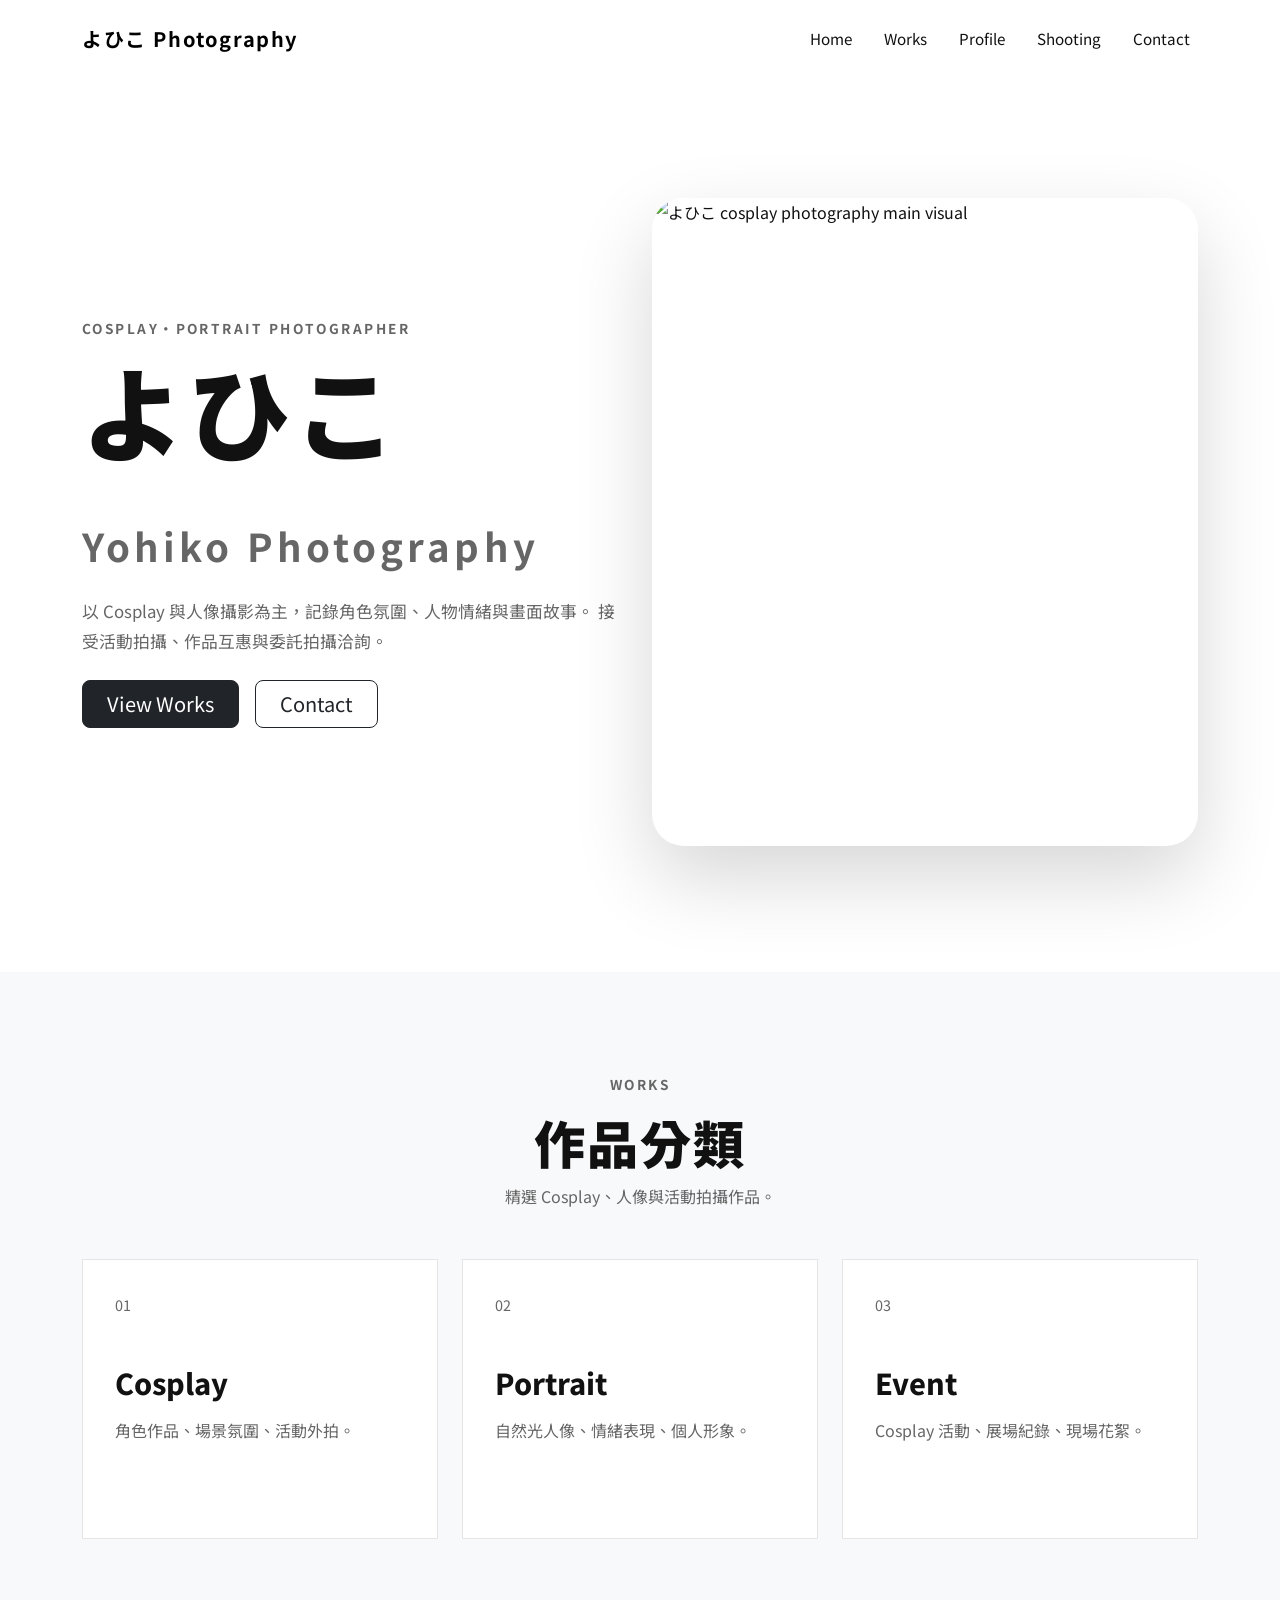
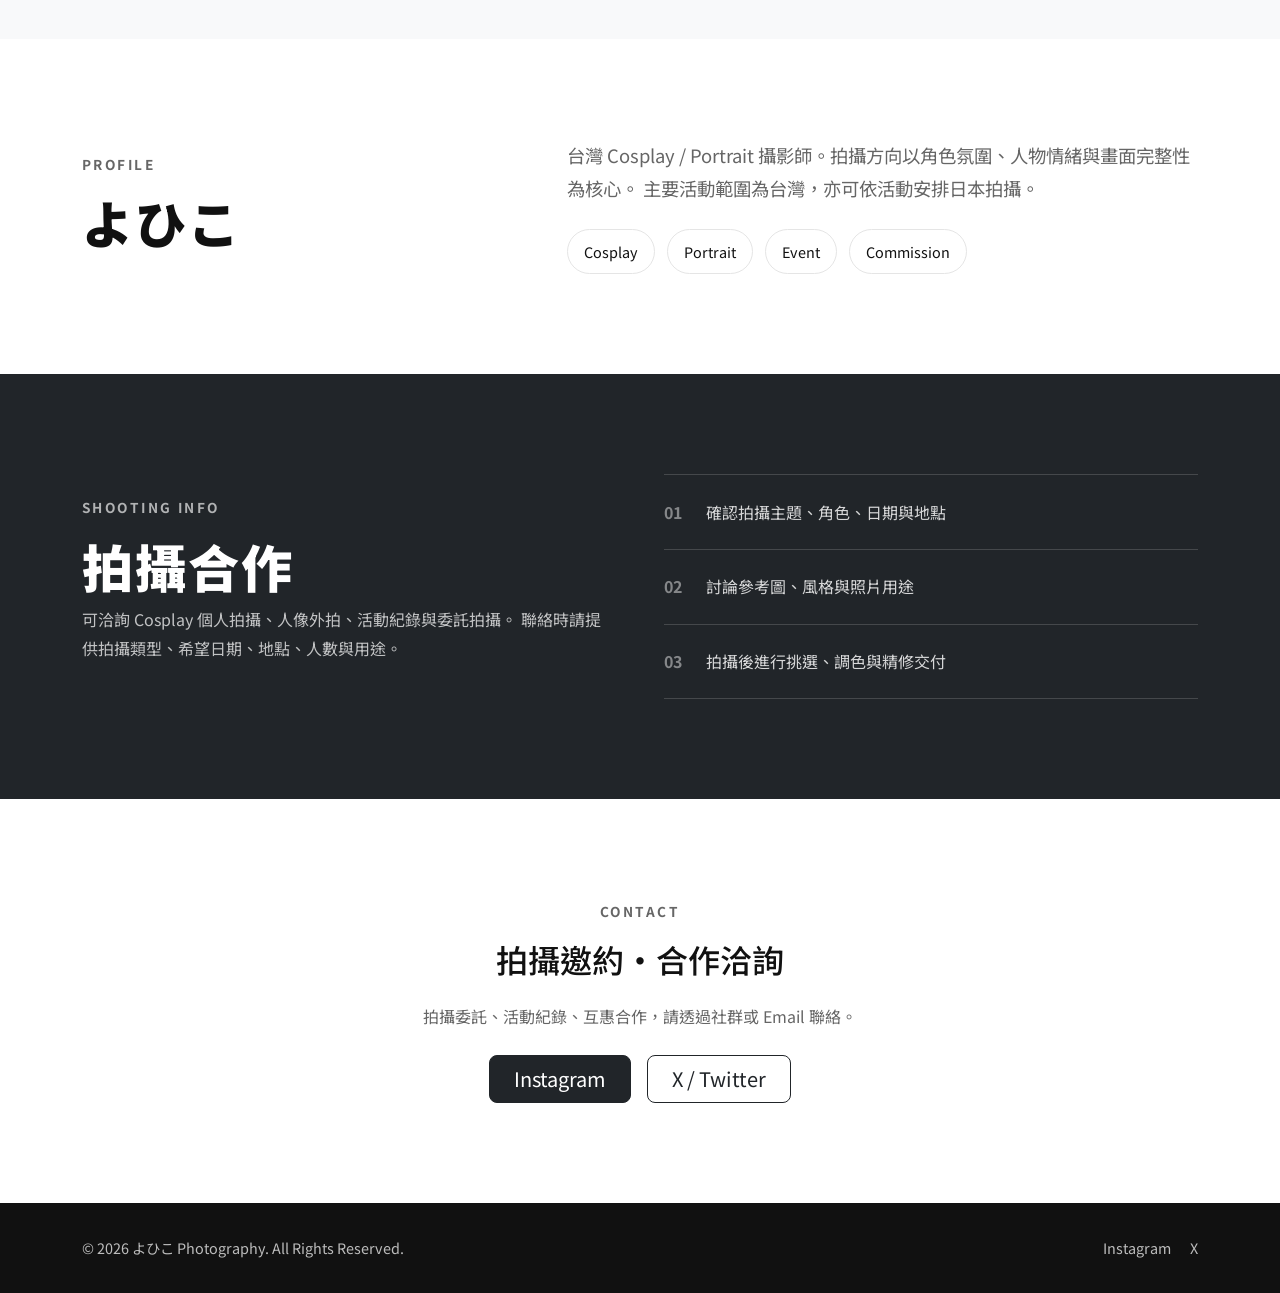
==== index.html @ 88395da4 "feat: create index.html" ====
<!DOCTYPE html>
<html lang="zh-Hant">
<head>
  <meta charset="UTF-8">
  <meta name="viewport" content="width=device-width, initial-scale=1.0">
  <title>よひこ Photography｜Cosplay・Portrait Photographer</title>
  <script src="./assets/js/include-head.js"></script>
</head>

<body>
  <!-- Header 載入位置 -->
  <div id="site-header"></div>

  <main>
    <!-- Hero Section：首頁主視覺 -->
    <section class="hero-section d-flex align-items-center">
      <div class="container">
        <div class="row align-items-center min-vh-100 py-5">

          <!-- 左側文字 -->
          <div class="col-lg-6 order-2 order-lg-1 mt-5 mt-lg-0">
            <p class="section-label mb-3">
              Cosplay・Portrait Photographer
            </p>

            <h1 class="hero-title mb-4">
              よひこ<br>
              <span>Yohiko Photography</span>
            </h1>

            <p class="hero-text mb-4">
              以 Cosplay 與人像攝影為主，記錄角色氛圍、人物情緒與畫面故事。
              接受活動拍攝、作品互惠與委託拍攝洽詢。
            </p>

            <div class="d-flex flex-column flex-sm-row gap-3">
              <a href="#works" class="btn btn-dark btn-lg px-4">
                View Works
              </a>

              <a href="#contact" class="btn btn-outline-dark btn-lg px-4">
                Contact
              </a>
            </div>
          </div>

          <!-- 右側圖片 -->
          <div class="col-lg-6 order-1 order-lg-2">
            <div class="hero-image-wrap">
              <img
                src="./images/hero.jpg"
                alt="よひこ cosplay photography main visual"
                class="img-fluid hero-image"
              >
            </div>
          </div>

        </div>
      </div>
    </section>

    <!-- Works Preview -->
    <section id="works" class="section-padding bg-light">
      <div class="container">
        <div class="section-heading text-center mb-5">
          <p class="section-label">Works</p>
          <h2>作品分類</h2>
          <p class="section-desc">
            精選 Cosplay、人像與活動拍攝作品。
          </p>
        </div>

        <div class="row g-4">
          <div class="col-md-4">
            <a href="#" class="work-card">
              <div class="work-card-body">
                <span>01</span>
                <h3>Cosplay</h3>
                <p>角色作品、場景氛圍、活動外拍。</p>
              </div>
            </a>
          </div>

          <div class="col-md-4">
            <a href="#" class="work-card">
              <div class="work-card-body">
                <span>02</span>
                <h3>Portrait</h3>
                <p>自然光人像、情緒表現、個人形象。</p>
              </div>
            </a>
          </div>

          <div class="col-md-4">
            <a href="#" class="work-card">
              <div class="work-card-body">
                <span>03</span>
                <h3>Event</h3>
                <p>Cosplay 活動、展場紀錄、現場花絮。</p>
              </div>
            </a>
          </div>
        </div>
      </div>
    </section>

    <!-- About Preview -->
    <section id="about" class="section-padding">
      <div class="container">
        <div class="row align-items-center g-5">

          <div class="col-lg-5">
            <p class="section-label">Profile</p>
            <h2 class="section-title">よひこ</h2>
          </div>

          <div class="col-lg-7">
            <p class="about-text">
              台灣 Cosplay / Portrait 攝影師。拍攝方向以角色氛圍、人物情緒與畫面完整性為核心。
              主要活動範圍為台灣，亦可依活動安排日本拍攝。
            </p>

            <div class="profile-tags mt-4">
              <span>Cosplay</span>
              <span>Portrait</span>
              <span>Event</span>
              <span>Commission</span>
            </div>
          </div>

        </div>
      </div>
    </section>

    <!-- Shooting Info Preview -->
    <section id="shooting" class="section-padding bg-dark text-white">
      <div class="container">
        <div class="row g-5 align-items-center">

          <div class="col-lg-6">
            <p class="section-label light">Shooting Info</p>
            <h2 class="section-title">拍攝合作</h2>
            <p class="shooting-text">
              可洽詢 Cosplay 個人拍攝、人像外拍、活動紀錄與委託拍攝。
              聯絡時請提供拍攝類型、希望日期、地點、人數與用途。
            </p>
          </div>

          <div class="col-lg-6">
            <div class="info-list">
              <div class="info-item">
                <span>01</span>
                <p>確認拍攝主題、角色、日期與地點</p>
              </div>

              <div class="info-item">
                <span>02</span>
                <p>討論參考圖、風格與照片用途</p>
              </div>

              <div class="info-item">
                <span>03</span>
                <p>拍攝後進行挑選、調色與精修交付</p>
              </div>
            </div>
          </div>

        </div>
      </div>
    </section>

    <!-- Contact CTA -->
    <section id="contact" class="section-padding contact-section">
      <div class="container text-center">
        <p class="section-label">Contact</p>
        <h2 class="mb-4">拍攝邀約・合作洽詢</h2>
        <p class="contact-text mb-4">
          拍攝委託、活動紀錄、互惠合作，請透過社群或 Email 聯絡。
        </p>

        <div class="d-flex flex-column flex-sm-row justify-content-center gap-3">
          <a
            href="https://www.instagram.com/yozora_52425"
            target="_blank"
            class="btn btn-dark btn-lg px-4"
          >
            Instagram
          </a>

          <a
            href="https://x.com/yozora_0525"
            target="_blank"
            class="btn btn-outline-dark btn-lg px-4"
          >
            X / Twitter
          </a>
        </div>
      </div>
    </section>
  </main>

  <!-- Footer 載入位置 -->
  <div id="site-footer"></div>

  <!-- Bootstrap JS -->
  <script src="https://cdn.jsdelivr.net/npm/bootstrap@5.3.3/dist/js/bootstrap.bundle.min.js"></script>

  <!-- Header / Footer 載入 -->
  <script src="./assets/js/include.js"></script>

  <!-- 自訂 JS -->
  <script src="./assets/js/main.js"></script>
</body>
</html>
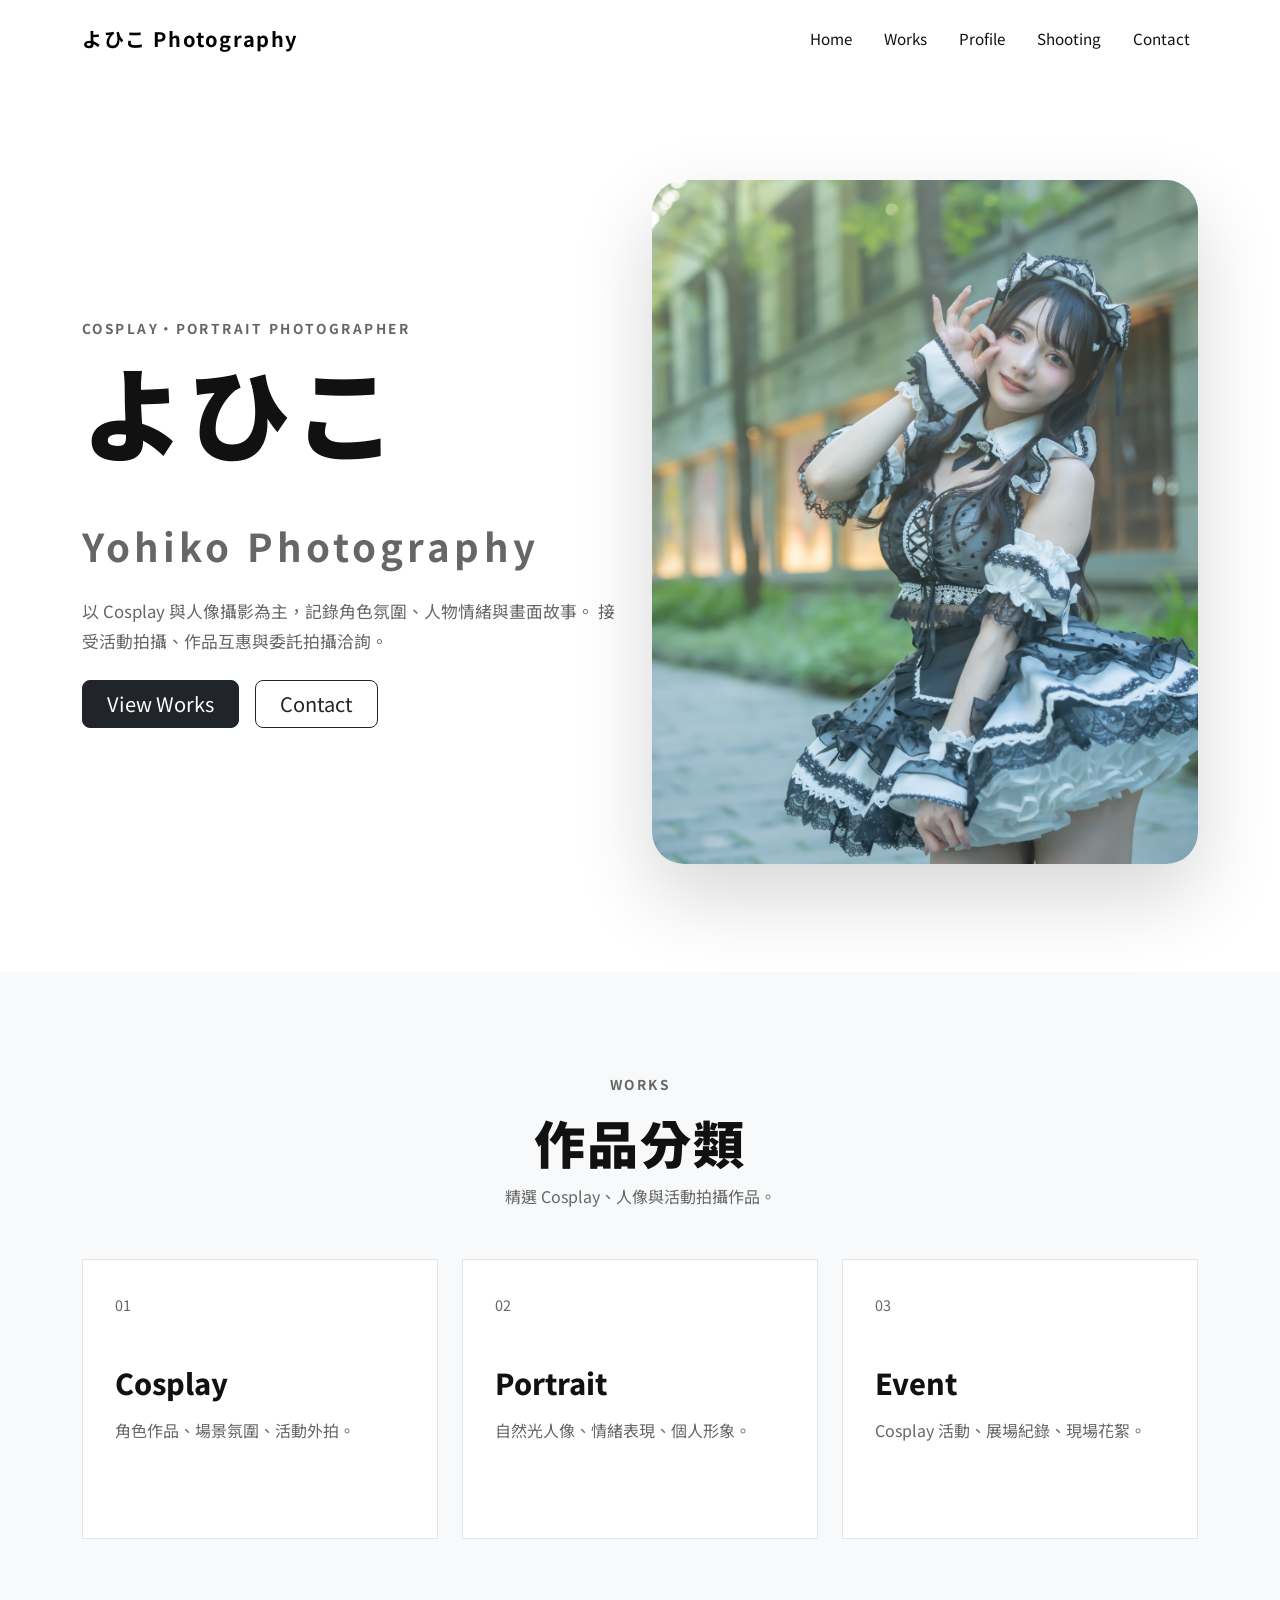
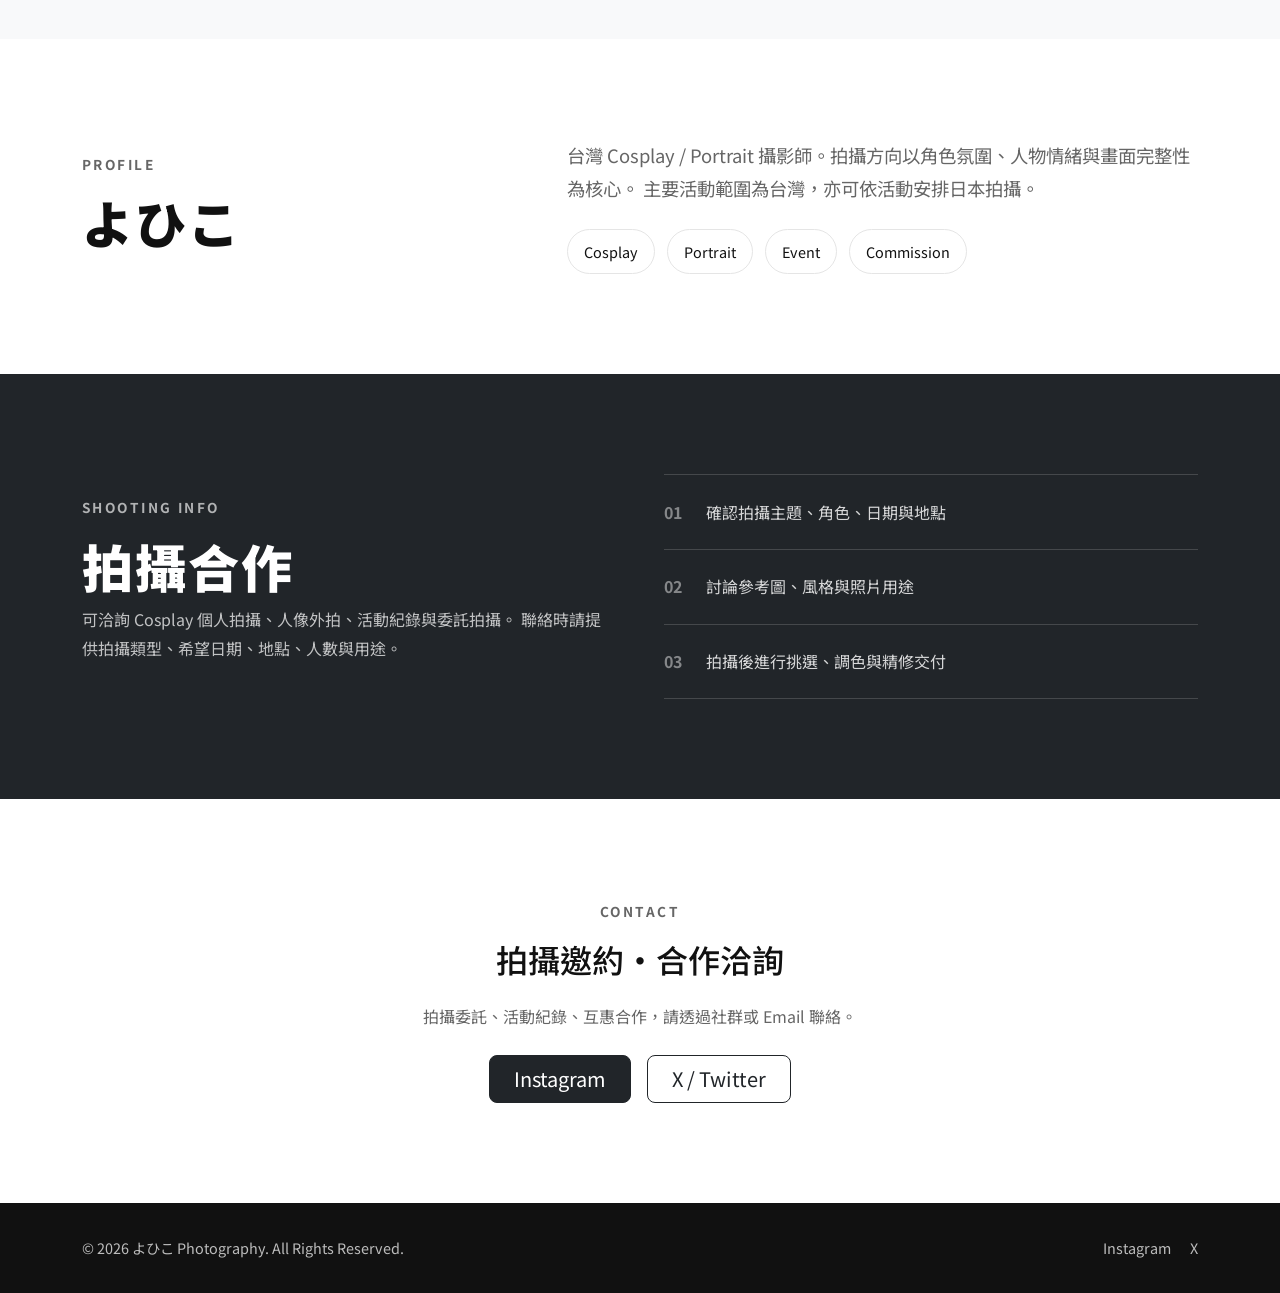
==== commit f6942080: "feat: update main visual" ====
--- a/index.html
+++ b/index.html
@@ -48,7 +48,7 @@
           <div class="col-lg-6 order-1 order-lg-2">
             <div class="hero-image-wrap">
               <img
-                src="./images/hero.jpg"
+                src="./assets/img/sakurai_mainvisual.JPG"
                 alt="よひこ cosplay photography main visual"
                 class="img-fluid hero-image"
               >
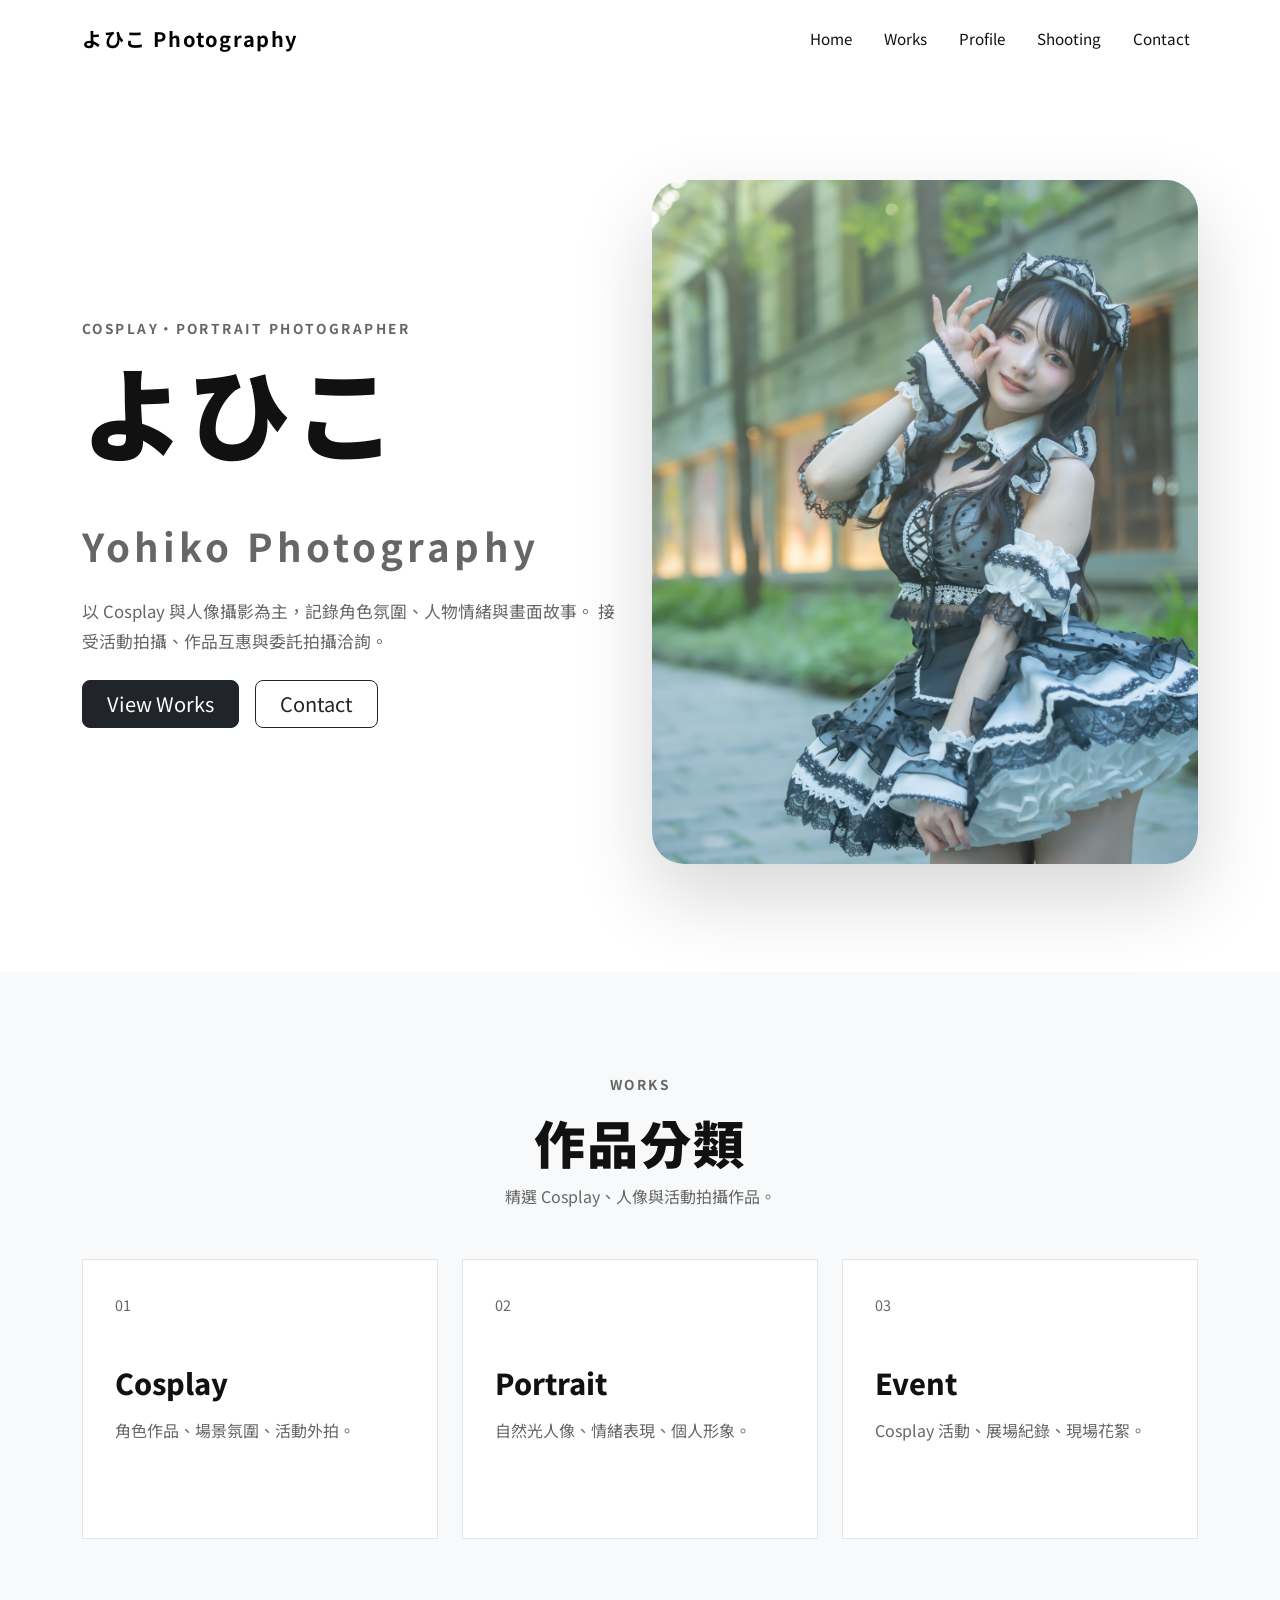
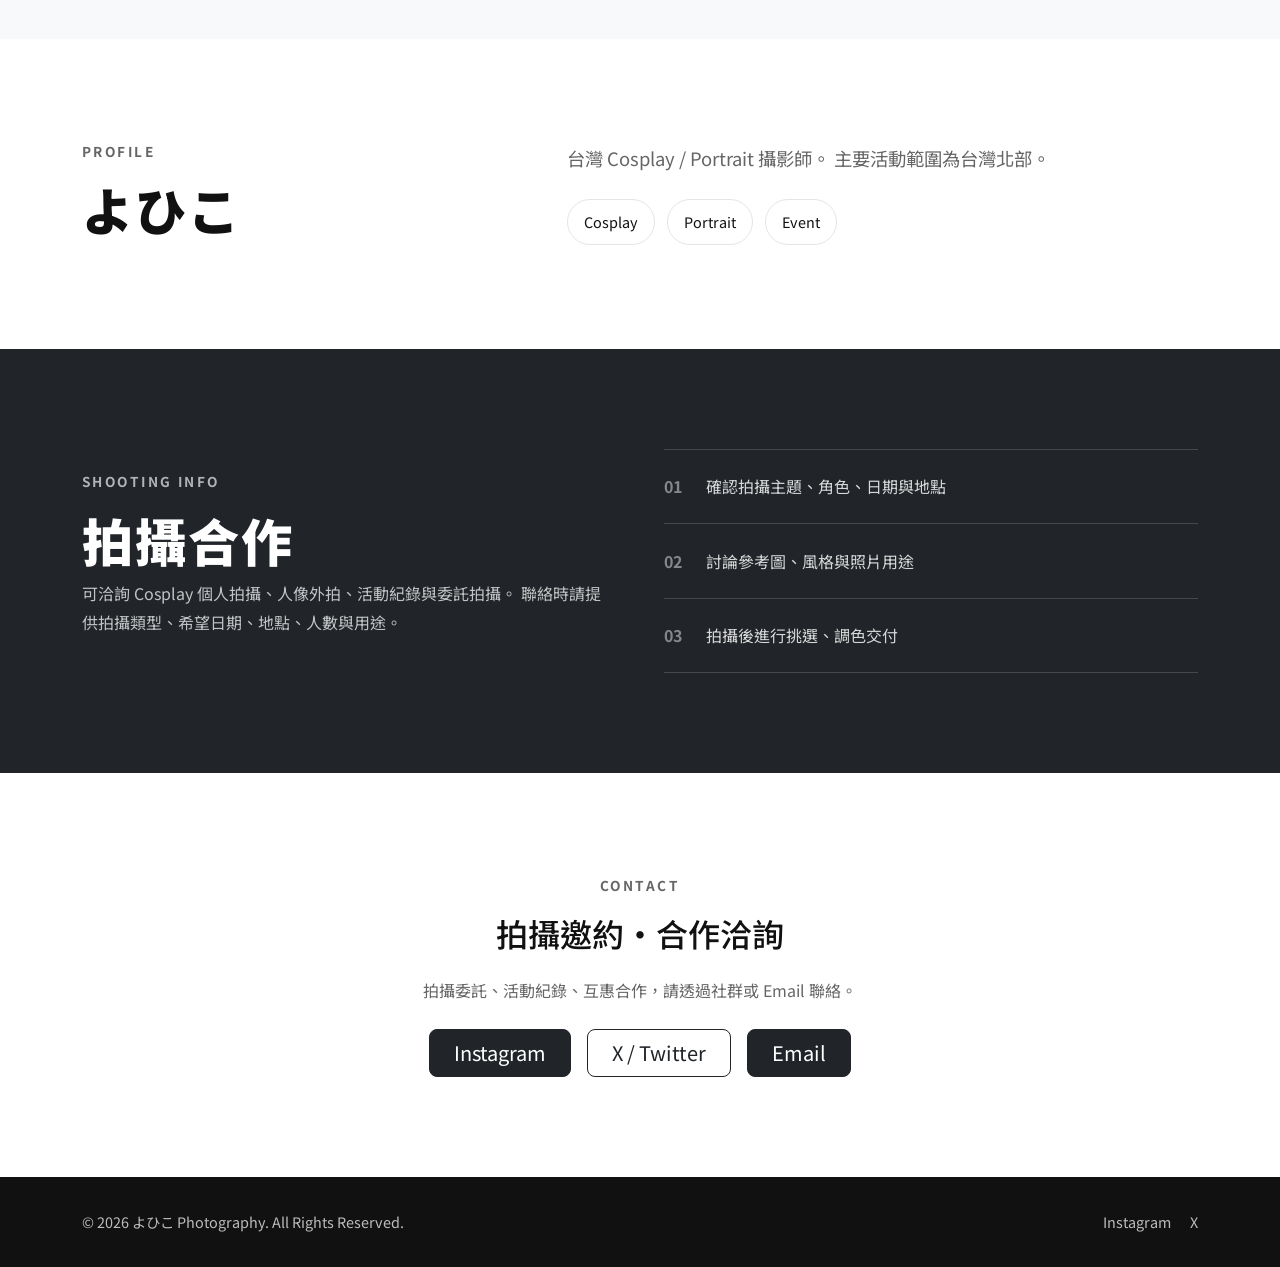
==== commit 64ec00f8: "feat: update index" ====
--- a/index.html
+++ b/index.html
@@ -116,15 +116,14 @@
 
           <div class="col-lg-7">
             <p class="about-text">
-              台灣 Cosplay / Portrait 攝影師。拍攝方向以角色氛圍、人物情緒與畫面完整性為核心。
-              主要活動範圍為台灣，亦可依活動安排日本拍攝。
+              台灣 Cosplay / Portrait 攝影師。
+              主要活動範圍為台灣北部。
             </p>
 
             <div class="profile-tags mt-4">
               <span>Cosplay</span>
               <span>Portrait</span>
               <span>Event</span>
-              <span>Commission</span>
             </div>
           </div>
 
@@ -160,7 +159,7 @@
 
               <div class="info-item">
                 <span>03</span>
-                <p>拍攝後進行挑選、調色與精修交付</p>
+                <p>拍攝後進行挑選、調色交付</p>
               </div>
             </div>
           </div>
@@ -194,6 +193,13 @@
           >
             X / Twitter
           </a>
+
+					<a
+            href="mailto:yohikodayo@gmail.com"
+            class="btn btn-dark btn-lg px-4"
+          >
+            Email
+          </a>
         </div>
       </div>
     </section>
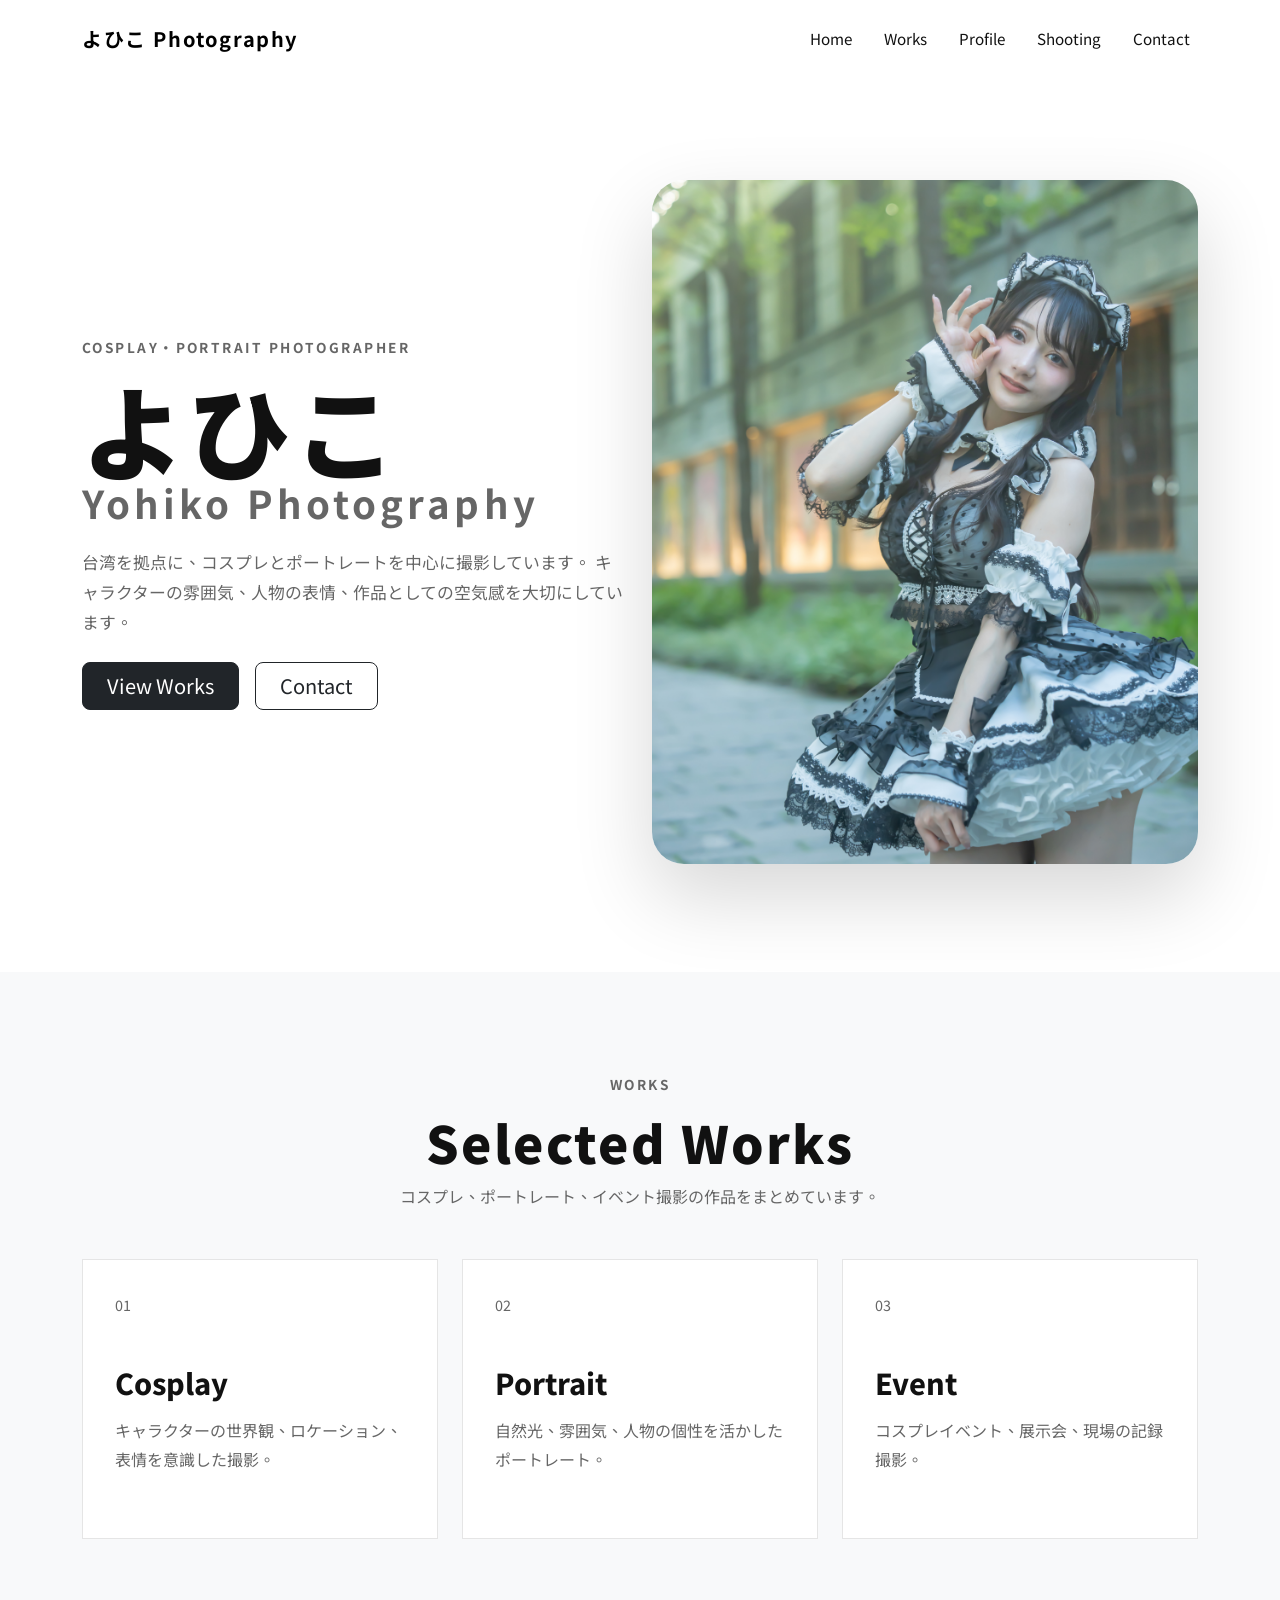
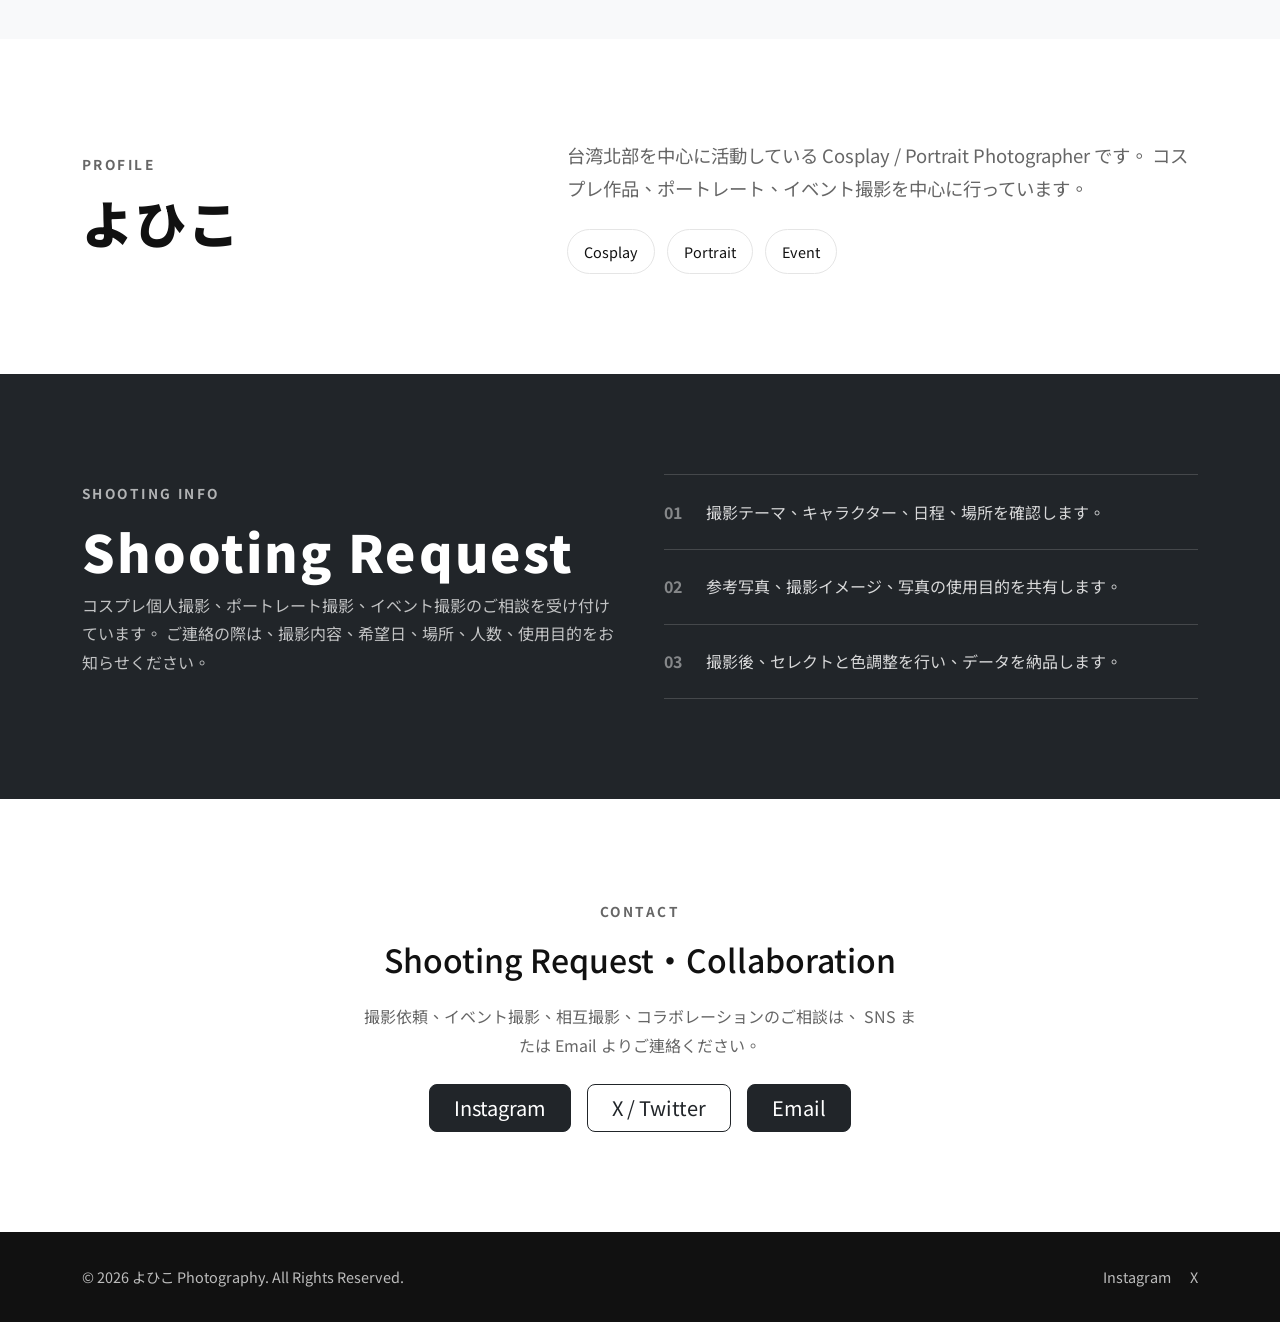
==== commit 43029efc: "feat: change web content language" ====
--- a/index.html
+++ b/index.html
@@ -1,220 +1,238 @@
-<!DOCTYPE html>
-<html lang="zh-Hant">
-<head>
-  <meta charset="UTF-8">
-  <meta name="viewport" content="width=device-width, initial-scale=1.0">
-  <title>よひこ Photography｜Cosplay・Portrait Photographer</title>
-  <script src="./assets/js/include-head.js"></script>
-</head>
-
-<body>
-  <!-- Header 載入位置 -->
-  <div id="site-header"></div>
-
-  <main>
-    <!-- Hero Section：首頁主視覺 -->
-    <section class="hero-section d-flex align-items-center">
-      <div class="container">
-        <div class="row align-items-center min-vh-100 py-5">
-
-          <!-- 左側文字 -->
-          <div class="col-lg-6 order-2 order-lg-1 mt-5 mt-lg-0">
-            <p class="section-label mb-3">
+<html lang="ja">
+  <head>
+    <meta charset="UTF-8">
+    <meta
+      name="viewport"
+      content="width=device-width, initial-scale=1.0">
+    <title>
+      よひこ Photography｜Cosplay・Portrait Photographer
+    </title>
+    <script src="./assets/js/include-head.js"></script>
+  </head>
+
+  <body>
+    <!-- Header 載入位置 -->
+    <div id="site-header"></div>
+
+    <main>
+      <!-- Hero Section：首頁主視覺 -->
+      <section class="hero-section d-flex align-items-center">
+        <div class="container">
+          <div class="row align-items-center min-vh-100 py-5">
+
+            <!-- 左側文字 -->
+            <div class="col-lg-6 order-2 order-lg-1 mt-5 mt-lg-0">
+              <p class="section-label mb-3">
               Cosplay・Portrait Photographer
             </p>
 
-            <h1 class="hero-title mb-4">
+              <h1 class="hero-title mb-4">
               よひこ<br>
               <span>Yohiko Photography</span>
             </h1>
 
-            <p class="hero-text mb-4">
-              以 Cosplay 與人像攝影為主，記錄角色氛圍、人物情緒與畫面故事。
-              接受活動拍攝、作品互惠與委託拍攝洽詢。
-            </p>
-
-            <div class="d-flex flex-column flex-sm-row gap-3">
-              <a href="#works" class="btn btn-dark btn-lg px-4">
-                View Works
+              <p class="hero-text mb-4">
+              台湾を拠点に、コスプレとポートレートを中心に撮影しています。
+              キャラクターの雰囲気、人物の表情、作品としての空気感を大切にしています。
+            </p>
+
+              <div class="d-flex flex-column flex-sm-row gap-3">
+                <a
+                  href="#works"
+                  class="btn btn-dark btn-lg px-4">
+                  View Works
+                </a>
+
+                <a
+                  href="#contact"
+                  class="btn btn-outline-dark btn-lg px-4">
+                  Contact
+                </a>
+              </div>
+            </div>
+
+            <!-- 右側圖片 -->
+            <div class="col-lg-6 order-1 order-lg-2">
+              <div class="hero-image-wrap">
+                <img
+                  src="./assets/img/sakurai_mainvisual.JPG"
+                  alt="Yohiko cosplay photography main visual"
+                  class="img-fluid hero-image">
+              </div>
+            </div>
+
+          </div>
+        </div>
+      </section>
+
+      <!-- Works Preview -->
+      <section
+        id="works"
+        class="section-padding bg-light">
+        <div class="container">
+          <div class="section-heading text-center mb-5">
+            <p class="section-label">Works</p>
+            <h2>Selected Works</h2>
+            <p class="section-desc">
+            コスプレ、ポートレート、イベント撮影の作品をまとめています。
+          </p>
+          </div>
+
+          <div class="row g-4">
+            <div class="col-md-4">
+              <a
+                href="#"
+                class="work-card">
+                <div class="work-card-body">
+                  <span>01</span>
+                  <h3>Cosplay</h3>
+                  <p>キャラクターの世界観、ロケーション、表情を意識した撮影。</p>
+                </div>
               </a>
-
-              <a href="#contact" class="btn btn-outline-dark btn-lg px-4">
-                Contact
+            </div>
+
+            <div class="col-md-4">
+              <a
+                href="#"
+                class="work-card">
+                <div class="work-card-body">
+                  <span>02</span>
+                  <h3>Portrait</h3>
+                  <p>自然光、雰囲気、人物の個性を活かしたポートレート。</p>
+                </div>
               </a>
             </div>
-          </div>
-
-          <!-- 右側圖片 -->
-          <div class="col-lg-6 order-1 order-lg-2">
-            <div class="hero-image-wrap">
-              <img
-                src="./assets/img/sakurai_mainvisual.JPG"
-                alt="よひこ cosplay photography main visual"
-                class="img-fluid hero-image"
-              >
-            </div>
-          </div>
-
-        </div>
-      </div>
-    </section>
-
-    <!-- Works Preview -->
-    <section id="works" class="section-padding bg-light">
-      <div class="container">
-        <div class="section-heading text-center mb-5">
-          <p class="section-label">Works</p>
-          <h2>作品分類</h2>
-          <p class="section-desc">
-            精選 Cosplay、人像與活動拍攝作品。
-          </p>
-        </div>
-
-        <div class="row g-4">
-          <div class="col-md-4">
-            <a href="#" class="work-card">
-              <div class="work-card-body">
-                <span>01</span>
-                <h3>Cosplay</h3>
-                <p>角色作品、場景氛圍、活動外拍。</p>
-              </div>
+
+            <div class="col-md-4">
+              <a
+                href="#"
+                class="work-card">
+                <div class="work-card-body">
+                  <span>03</span>
+                  <h3>Event</h3>
+                  <p>コスプレイベント、展示会、現場の記録撮影。</p>
+                </div>
+              </a>
+            </div>
+          </div>
+        </div>
+      </section>
+
+      <!-- About Preview -->
+      <section
+        id="about"
+        class="section-padding">
+        <div class="container">
+          <div class="row align-items-center g-5">
+
+            <div class="col-lg-5">
+              <p class="section-label">Profile</p>
+              <h2 class="section-title">よひこ</h2>
+            </div>
+
+            <div class="col-lg-7">
+              <p class="about-text">
+              台湾北部を中心に活動している Cosplay / Portrait Photographer です。
+              コスプレ作品、ポートレート、イベント撮影を中心に行っています。
+            </p>
+
+              <div class="profile-tags mt-4">
+                <span>Cosplay</span>
+                <span>Portrait</span>
+                <span>Event</span>
+              </div>
+            </div>
+
+          </div>
+        </div>
+      </section>
+
+      <!-- Shooting Info Preview -->
+      <section
+        id="shooting"
+        class="section-padding bg-dark text-white">
+        <div class="container">
+          <div class="row g-5 align-items-center">
+
+            <div class="col-lg-6">
+              <p class="section-label light">Shooting Info</p>
+              <h2 class="section-title">Shooting Request</h2>
+              <p class="shooting-text">
+              コスプレ個人撮影、ポートレート撮影、イベント撮影のご相談を受け付けています。
+              ご連絡の際は、撮影内容、希望日、場所、人数、使用目的をお知らせください。
+            </p>
+            </div>
+
+            <div class="col-lg-6">
+              <div class="info-list">
+                <div class="info-item">
+                  <span>01</span>
+                  <p>撮影テーマ、キャラクター、日程、場所を確認します。</p>
+                </div>
+
+                <div class="info-item">
+                  <span>02</span>
+                  <p>参考写真、撮影イメージ、写真の使用目的を共有します。</p>
+                </div>
+
+                <div class="info-item">
+                  <span>03</span>
+                  <p>撮影後、セレクトと色調整を行い、データを納品します。</p>
+                </div>
+              </div>
+            </div>
+
+          </div>
+        </div>
+      </section>
+
+      <!-- Contact CTA -->
+      <section
+        id="contact"
+        class="section-padding contact-section">
+        <div class="container text-center">
+          <p class="section-label">Contact</p>
+          <h2 class="mb-4">Shooting Request・Collaboration</h2>
+          <p class="contact-text mb-4">
+          撮影依頼、イベント撮影、相互撮影、コラボレーションのご相談は、
+          SNS または Email よりご連絡ください。
+        </p>
+
+          <div class="d-flex flex-column flex-sm-row justify-content-center gap-3">
+            <a
+              href="https://www.instagram.com/yozora_52425"
+              target="_blank"
+              class="btn btn-dark btn-lg px-4">
+              Instagram
             </a>
-          </div>
-
-          <div class="col-md-4">
-            <a href="#" class="work-card">
-              <div class="work-card-body">
-                <span>02</span>
-                <h3>Portrait</h3>
-                <p>自然光人像、情緒表現、個人形象。</p>
-              </div>
+
+            <a
+              href="https://x.com/yozora_0525"
+              target="_blank"
+              class="btn btn-outline-dark btn-lg px-4">
+              X / Twitter
             </a>
-          </div>
-
-          <div class="col-md-4">
-            <a href="#" class="work-card">
-              <div class="work-card-body">
-                <span>03</span>
-                <h3>Event</h3>
-                <p>Cosplay 活動、展場紀錄、現場花絮。</p>
-              </div>
+
+            <a
+              href="mailto:yohikodayo@gmail.com"
+              class="btn btn-dark btn-lg px-4">
+              Email
             </a>
           </div>
         </div>
-      </div>
-    </section>
-
-    <!-- About Preview -->
-    <section id="about" class="section-padding">
-      <div class="container">
-        <div class="row align-items-center g-5">
-
-          <div class="col-lg-5">
-            <p class="section-label">Profile</p>
-            <h2 class="section-title">よひこ</h2>
-          </div>
-
-          <div class="col-lg-7">
-            <p class="about-text">
-              台灣 Cosplay / Portrait 攝影師。
-              主要活動範圍為台灣北部。
-            </p>
-
-            <div class="profile-tags mt-4">
-              <span>Cosplay</span>
-              <span>Portrait</span>
-              <span>Event</span>
-            </div>
-          </div>
-
-        </div>
-      </div>
-    </section>
-
-    <!-- Shooting Info Preview -->
-    <section id="shooting" class="section-padding bg-dark text-white">
-      <div class="container">
-        <div class="row g-5 align-items-center">
-
-          <div class="col-lg-6">
-            <p class="section-label light">Shooting Info</p>
-            <h2 class="section-title">拍攝合作</h2>
-            <p class="shooting-text">
-              可洽詢 Cosplay 個人拍攝、人像外拍、活動紀錄與委託拍攝。
-              聯絡時請提供拍攝類型、希望日期、地點、人數與用途。
-            </p>
-          </div>
-
-          <div class="col-lg-6">
-            <div class="info-list">
-              <div class="info-item">
-                <span>01</span>
-                <p>確認拍攝主題、角色、日期與地點</p>
-              </div>
-
-              <div class="info-item">
-                <span>02</span>
-                <p>討論參考圖、風格與照片用途</p>
-              </div>
-
-              <div class="info-item">
-                <span>03</span>
-                <p>拍攝後進行挑選、調色交付</p>
-              </div>
-            </div>
-          </div>
-
-        </div>
-      </div>
-    </section>
-
-    <!-- Contact CTA -->
-    <section id="contact" class="section-padding contact-section">
-      <div class="container text-center">
-        <p class="section-label">Contact</p>
-        <h2 class="mb-4">拍攝邀約・合作洽詢</h2>
-        <p class="contact-text mb-4">
-          拍攝委託、活動紀錄、互惠合作，請透過社群或 Email 聯絡。
-        </p>
-
-        <div class="d-flex flex-column flex-sm-row justify-content-center gap-3">
-          <a
-            href="https://www.instagram.com/yozora_52425"
-            target="_blank"
-            class="btn btn-dark btn-lg px-4"
-          >
-            Instagram
-          </a>
-
-          <a
-            href="https://x.com/yozora_0525"
-            target="_blank"
-            class="btn btn-outline-dark btn-lg px-4"
-          >
-            X / Twitter
-          </a>
-
-					<a
-            href="mailto:yohikodayo@gmail.com"
-            class="btn btn-dark btn-lg px-4"
-          >
-            Email
-          </a>
-        </div>
-      </div>
-    </section>
-  </main>
-
-  <!-- Footer 載入位置 -->
-  <div id="site-footer"></div>
-
-  <!-- Bootstrap JS -->
-  <script src="https://cdn.jsdelivr.net/npm/bootstrap@5.3.3/dist/js/bootstrap.bundle.min.js"></script>
-
-  <!-- Header / Footer 載入 -->
-  <script src="./assets/js/include.js"></script>
-
-  <!-- 自訂 JS -->
-  <script src="./assets/js/main.js"></script>
-</body>
+      </section>
+    </main>
+
+    <!-- Footer 載入位置 -->
+    <div id="site-footer"></div>
+
+    <!-- Bootstrap JS -->
+    <script src="https://cdn.jsdelivr.net/npm/bootstrap@5.3.3/dist/js/bootstrap.bundle.min.js"></script>
+
+    <!-- Header / Footer 載入 -->
+    <script src="./assets/js/include.js"></script>
+
+    <!-- 自訂 JS -->
+    <script src="./assets/js/main.js"></script>
+  </body>
 </html>
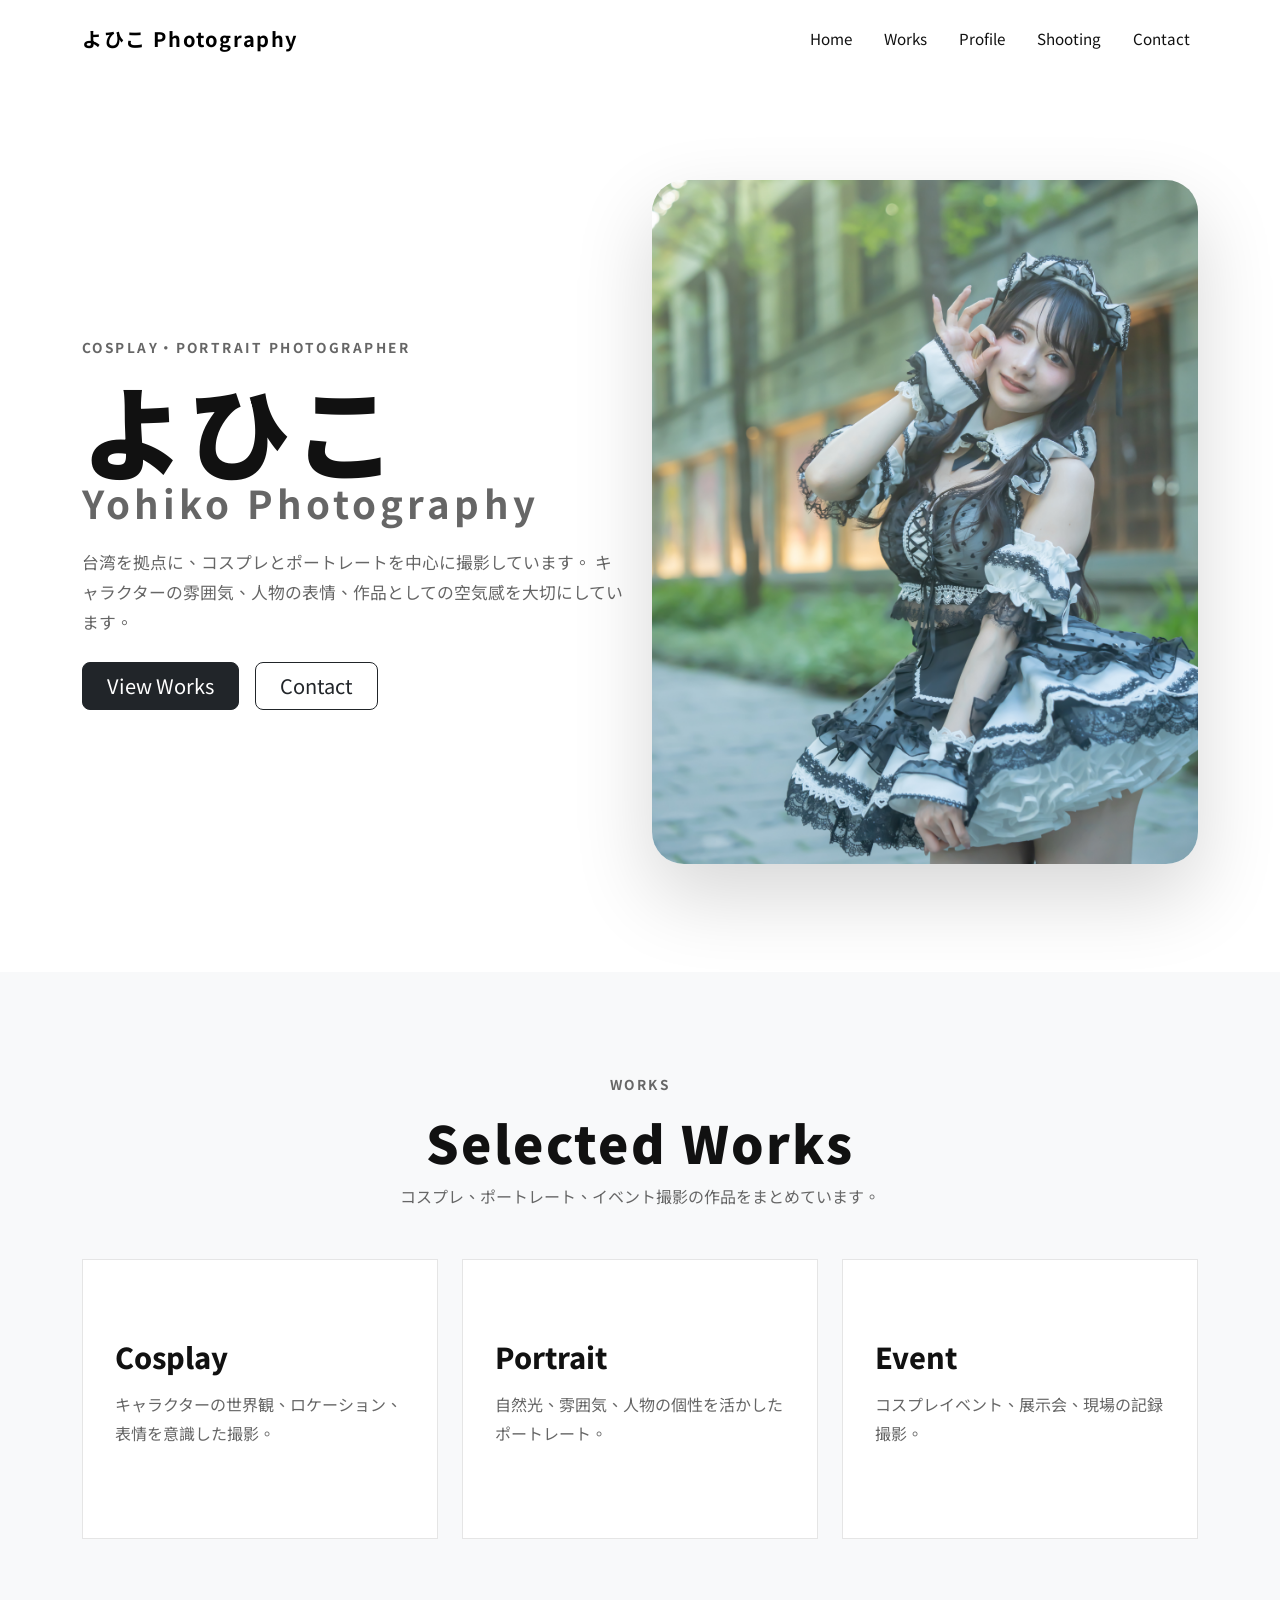
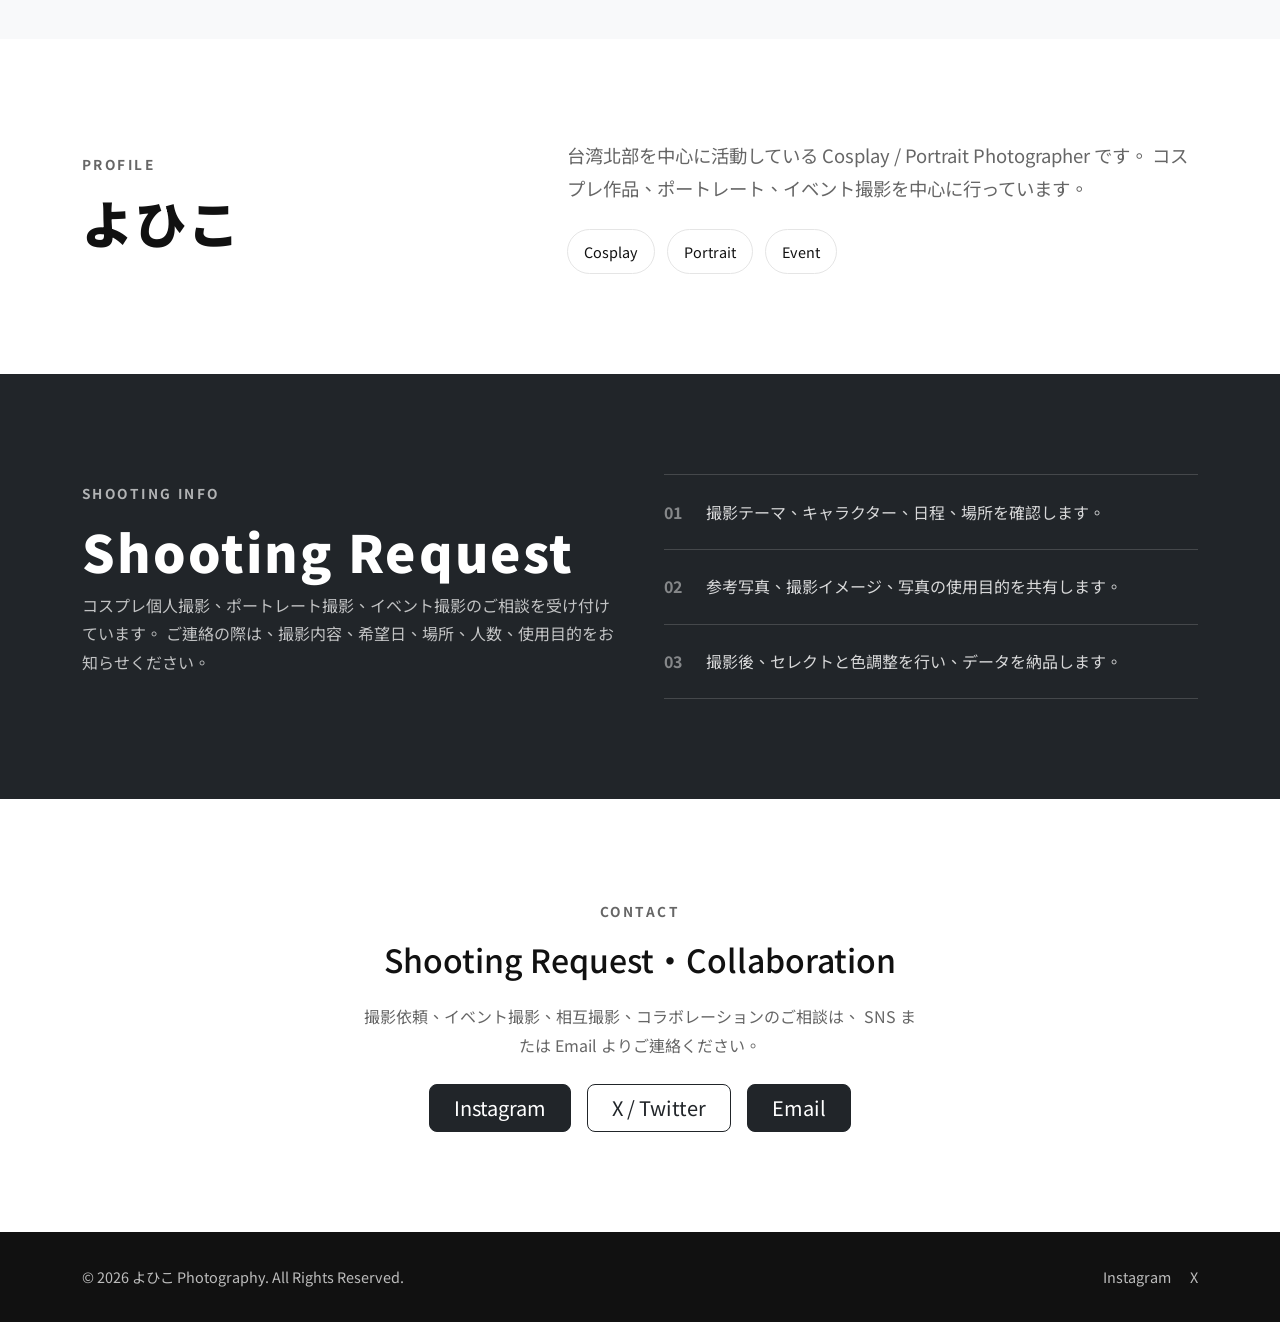
==== commit 749c5738: "feat: update content" ====
--- a/index.html
+++ b/index.html
@@ -84,7 +84,7 @@
                 href="#"
                 class="work-card">
                 <div class="work-card-body">
-                  <span>01</span>
+                  <span></span>
                   <h3>Cosplay</h3>
                   <p>キャラクターの世界観、ロケーション、表情を意識した撮影。</p>
                 </div>
@@ -96,7 +96,7 @@
                 href="#"
                 class="work-card">
                 <div class="work-card-body">
-                  <span>02</span>
+                  <span></span>
                   <h3>Portrait</h3>
                   <p>自然光、雰囲気、人物の個性を活かしたポートレート。</p>
                 </div>
@@ -108,7 +108,7 @@
                 href="#"
                 class="work-card">
                 <div class="work-card-body">
-                  <span>03</span>
+                  <span></span>
                   <h3>Event</h3>
                   <p>コスプレイベント、展示会、現場の記録撮影。</p>
                 </div>
